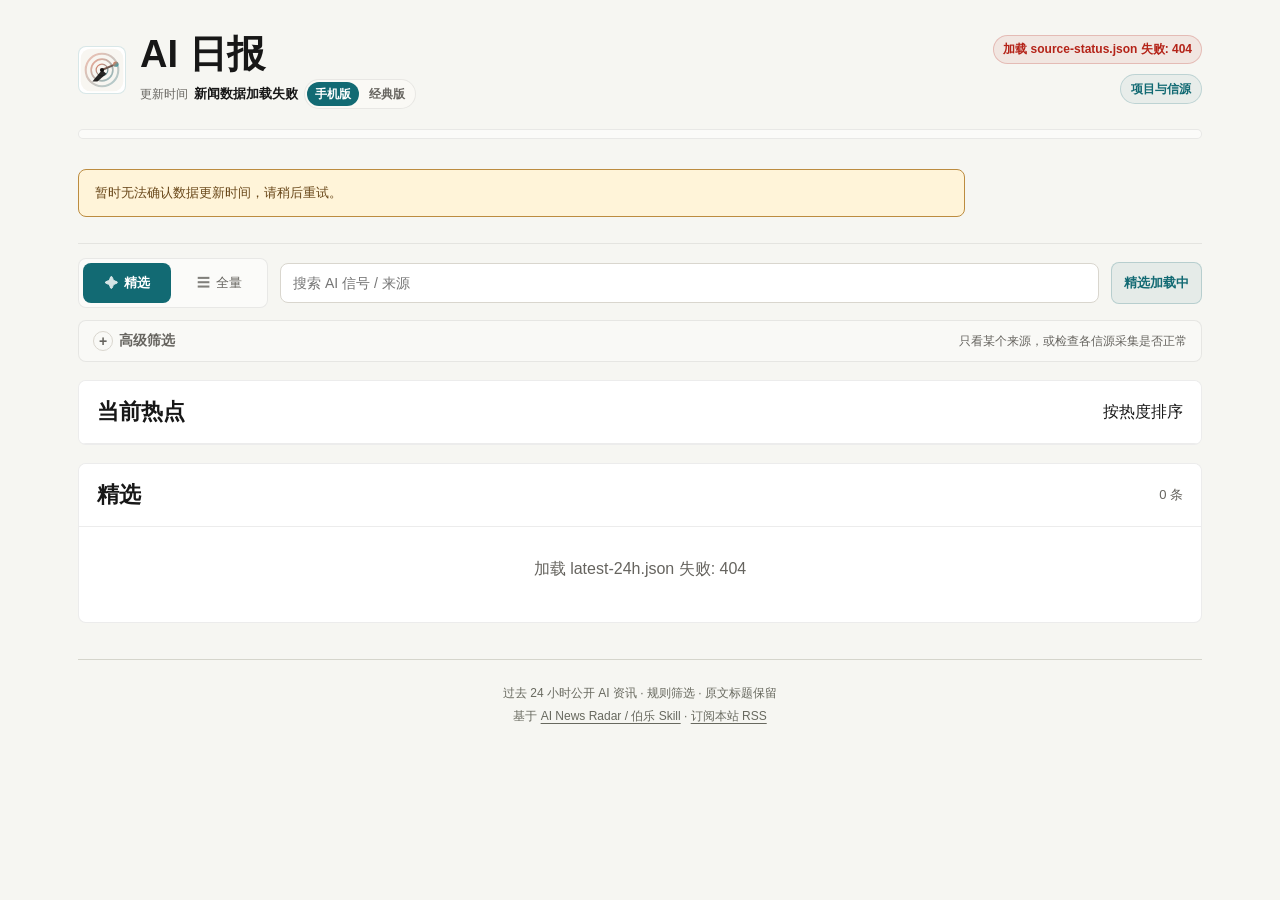
==== classic/index.html @ aee0ecdf "feat: deploy a credential-free public AI daily with scheduled Pages updates" ====
<!doctype html>
<html lang="zh-CN" data-radar-view="classic">
  <head>
    <meta charset="UTF-8" />
    <meta name="viewport" content="width=device-width, initial-scale=1.0" />
    <base href="../" />
    <title>AI 日报｜公开信源，每日精选</title>
    <meta
      name="description"
      content="自动整理过去 24 小时值得看的 AI、模型和开发者工具更新；伯乐Skill（Scout Skill）帮你从一堆信源里选出千里马。"
    />
    <link rel="canonical" href="https://homerzhou6778-tech.github.io/ai-daily/classic/" />
    <meta property="og:title" content="AI 日报｜公开信源，每日精选" />
    <meta
      property="og:description"
      content="自动整理过去 24 小时值得看的 AI、模型和开发者工具更新；伯乐Skill（Scout Skill）帮你从一堆信源里选出千里马。"
    />
    <meta property="og:type" content="website" />
    <meta property="og:url" content="https://homerzhou6778-tech.github.io/ai-daily/classic/" />
    <meta property="og:site_name" content="AI News Radar" />
    <meta property="og:image" content="https://homerzhou6778-tech.github.io/ai-daily/assets/og.png" />
    <meta property="og:image:width" content="1200" />
    <meta property="og:image:height" content="630" />
    <meta property="og:image:alt" content="AI News Radar 24 小时 AI 更新雷达" />
    <meta name="application-name" content="AI News Radar" />
    <meta name="theme-color" content="#f6f6f2" />
    <meta name="mobile-web-app-capable" content="yes" />
    <meta name="apple-mobile-web-app-title" content="AI News Radar" />
    <meta name="apple-mobile-web-app-capable" content="yes" />
    <meta name="apple-mobile-web-app-status-bar-style" content="default" />
    <meta name="twitter:card" content="summary_large_image" />
    <meta name="twitter:title" content="AI 日报｜公开信源，每日精选" />
    <meta
      name="twitter:description"
      content="自动整理过去 24 小时值得看的 AI、模型和开发者工具更新；伯乐Skill（Scout Skill）帮你从一堆信源里选出千里马。"
    />
    <meta name="twitter:image" content="https://homerzhou6778-tech.github.io/ai-daily/assets/og.png" />
    <link rel="icon" href="./assets/logo.svg" type="image/svg+xml" />
    <link rel="icon" href="./assets/icons/favicon-32.png" sizes="32x32" type="image/png" />
    <link rel="apple-touch-icon" href="./assets/icons/apple-touch-icon.png" sizes="180x180" />
    <link rel="manifest" href="./site.webmanifest" />
    <script src="./assets/view-mode.js?v=dual-view-0713c" data-root="../"></script>
    <link rel="stylesheet" href="./classic/assets/styles.css?v=ui-polish-0626a" />
    <link rel="stylesheet" href="./assets/view-switch.css?v=dual-view-0713b" />
    <link rel="stylesheet" href="./assets/service-status.css?v=20260909" />
      <link rel="stylesheet" href="./assets/public.css" />
  </head>
  <body>
    <main class="shell">
      <header class="hero">
        <div class="hero-main">
          <div class="hero-headline">
            <img class="hero-logo" src="./assets/logo.svg" alt="AI News Radar Logo" />
            <div>
              <h1>AI 日报</h1>
              <div class="hero-updated hero-view-row">
                <span class="updated-label">更新时间</span>
                <span class="updated" id="updatedAt">加载中...</span>
                <div class="view-switch" role="group" aria-label="视角切换">
                  <span class="view-switch-label">视角</span>
                  <button class="view-switch-btn" type="button" data-radar-view-target="mobile">手机版</button>
                  <button class="view-switch-btn" type="button" data-radar-view-target="classic">经典版</button>
                </div>
              </div>
            </div>
          </div>
        </div>
        <div class="hero-meta">
          <span class="source-status-pill" id="sourceStatusPill">源状态加载中</span>
          <div class="hero-links" aria-label="项目入口">
            <a
              class="hero-link"
              href="https://github.com/homerzhou6778-tech/ai-daily"
              target="_blank"
              rel="noopener noreferrer"
            >项目与信源</a>
          </div>
        </div>

        <section class="stats" id="stats"></section>

        <section class="section-nav-wrap" aria-label="内容栏目">
          <div class="section-tabs" id="sectionTabs" role="tablist" aria-label="AI 新闻栏目"></div>
          <div class="section-summary" id="sectionSummary">正在整理栏目...</div>
        </section>
      </header>

      <section class="service-status-panel" id="serviceStatusPanel" aria-live="polite" hidden></section>

      <section class="primary-controls">
        <input id="searchInput" type="search" placeholder="搜索 AI 信号 / 来源" />
        <div class="mode-hint" id="modeHint">AI强相关</div>
      </section>

      <div class="sticky-summary-bar" aria-label="当前视图摘要">
        <strong>AI News Radar</strong>
        <span id="stickySummaryText">正在整理 24 小时信号...</span>
      </div>

      <details class="advanced-panel">
          <summary>
            <span>高级筛选</span>
            <span class="advanced-summary" id="advancedSummary">加载中...</span>
          </summary>
          <div class="advanced-content">
            <div class="advanced-controls">
            <label class="field">
              <span>时间范围</span>
              <select id="timeRangeSelect" aria-label="时间范围">
                <option value="24h">过去 24 小时</option>
              </select>
            </label>
            <label class="field">
              <span>来源类型</span>
              <select id="sourceTypeSelect">
                <option value="">全部来源</option>
                <option value="official">官方 / 一手</option>
                <option value="media">精选媒体 / 日报</option>
                <option value="community">社区 / HN / Builders</option>
                <option value="rss">RSS / OPML</option>
                <option value="aggregate">聚合源</option>
                <option value="creator">自媒体</option>
                <option value="advanced">进阶源</option>
              </select>
            </label>
            <label class="field">
              <span>内容类型</span>
              <select id="sectionSelect"></select>
            </label>
            <label class="field">
              <span>信号等级</span>
              <select id="signalLevelSelect">
                <option value="">全部信号</option>
                <option value="high">高优先级</option>
                <option value="curated">精选 / 官方</option>
                <option value="multi">多源验证</option>
              </select>
            </label>
            <label class="field">
              <span>具体来源</span>
              <select id="siteSelect">
                <option value="">全部站点</option>
              </select>
            </label>
            <div class="field">
              <span>AI 相关度</span>
              <div class="mode-switch">
                <button id="modeAiBtn" class="mode-btn active" type="button">AI强相关</button>
                <button id="modeAllBtn" class="mode-btn" type="button">全量</button>
              </div>
            </div>
            <label id="allDedupeWrap" class="all-dedupe" for="allDedupeToggle">
              <input id="allDedupeToggle" type="checkbox" checked />
              <span class="all-dedupe-dot"></span>
              <span id="allDedupeLabel">去重开</span>
            </label>
          </div>
          <div class="data-source-indicator" id="dataSourceIndicator" hidden>
            <span id="dataSourceIndicatorText"></span>
            <button type="button" id="dataSourceResetBtn" class="data-source-reset-btn">恢复本地</button>
          </div>
          <div class="source-health" id="sourceHealth">源状态加载中...</div>
          <details class="source-detail-panel">
            <summary>查看源状态详情</summary>
            <div class="source-health-details" id="sourceHealthDetails"></div>
            <section class="coverage-strip" id="coverageStrip" aria-label="Source coverage status"></section>
            <section class="source-status-table" id="sourceStatusTable" aria-label="源状态详情"></section>
            <section class="site-pills" id="sitePills"></section>
            </details>
          </div>
      </details>

      <section class="bole-picks-wrap" aria-label="今日 Top 3" id="bolePicksWrap">
        <div class="bole-picks-head">
          <div>
            <p class="section-eyebrow">TODAY'S SIGNALS</p>
            <h2 id="topStoriesTitle">今日重点信号</h2>
          </div>
          <div class="bole-head-tools">
            <div class="bole-view-toggle" id="boleViewToggle" hidden>
              <button id="boleHotBtn" class="mode-btn" type="button">当前热点</button>
              <button id="boleTimelineBtn" class="mode-btn" type="button">时间线</button>
            </div>
            <span id="bolePicksMeta">按评分排序</span>
          </div>
        </div>
        <div id="bolePicksList" class="bole-board"></div>
      </section>

      <section class="waytoagi-wrap">
        <div class="waytoagi-head">
          <h2>社区更新 · WaytoAGI</h2>
          <div class="waytoagi-tools">
            <div class="waytoagi-switch">
              <button id="waytoagiTodayBtn" class="waytoagi-btn active" type="button">最近更新日</button>
              <button id="waytoagi7dBtn" class="waytoagi-btn" type="button">近7日</button>
            </div>
            <span id="waytoagiUpdatedAt">加载中...</span>
          </div>
        </div>
        <div id="waytoagiMeta" class="waytoagi-meta"></div>
        <div id="waytoagiList" class="waytoagi-list"></div>
      </section>

      <section class="list-wrap">
        <div class="list-head">
          <h2 id="listTitle">全量 AI 情报源</h2>
          <div class="list-head-tools">
            <div class="list-sort-tools" id="listSortTools" role="group" aria-label="全量列表排序">
              <button class="list-sort-btn active" type="button" data-sort="priority" title="综合来源权重、AI相关度、新鲜度与信号强度">综合</button>
              <button class="list-sort-btn" type="button" data-sort="latest" title="按发布时间或发现时间倒序">最新</button>
              <button class="list-sort-btn" type="button" data-sort="ai" title="按高相关度信号倒序">高分</button>
              <button class="list-sort-btn" type="button" data-sort="source" title="按来源聚合度整理">来源</button>
            </div>
            <span id="resultCount">0 条</span>
          </div>
        </div>
        <div id="newsList" class="news-list"></div>
      </section>

    <footer class="public-footer">过去 24 小时公开 AI 资讯 · 规则筛选 · 原文标题保留<br>基于 <a href="https://github.com/LearnPrompt/ai-news-radar" target="_blank" rel="noopener noreferrer">AI News Radar / 伯乐 Skill</a> · <a href="./data/feed.xml">订阅本站 RSS</a><p id="publicFreshness" role="status"></p></footer></main>

    <template id="itemTpl">
      <article class="news-card">
        <a class="title" target="_blank" rel="noopener noreferrer"></a>
        <div class="meta-row">
          <span class="site"></span>
          <span class="category"></span>
          <span class="source"></span>
          <time class="time"></time>
        </div>
        <p class="news-summary"></p>
      </article>
    </template>

    <script src="https://cdn.jsdelivr.net/npm/gsap@3.13.0/dist/gsap.min.js" integrity="sha384-HOvlOYPIs/zjoIkWUGXkVmXsjr8GuZLV+Q+rcPwmJOVZVpvTSXQChiN4t9Euv9Vc" crossorigin="anonymous" defer></script>
    <script src="./classic/assets/motion.js?v=ui-adjustment-0620a" defer></script>
    <script src="./classic/assets/app.js?v=ui-polish-0626a" defer></script>
    <script src="./assets/service-status.js?v=20260909" defer></script>
      <script src="./assets/public-health.js" defer></script>
  </body>
</html>
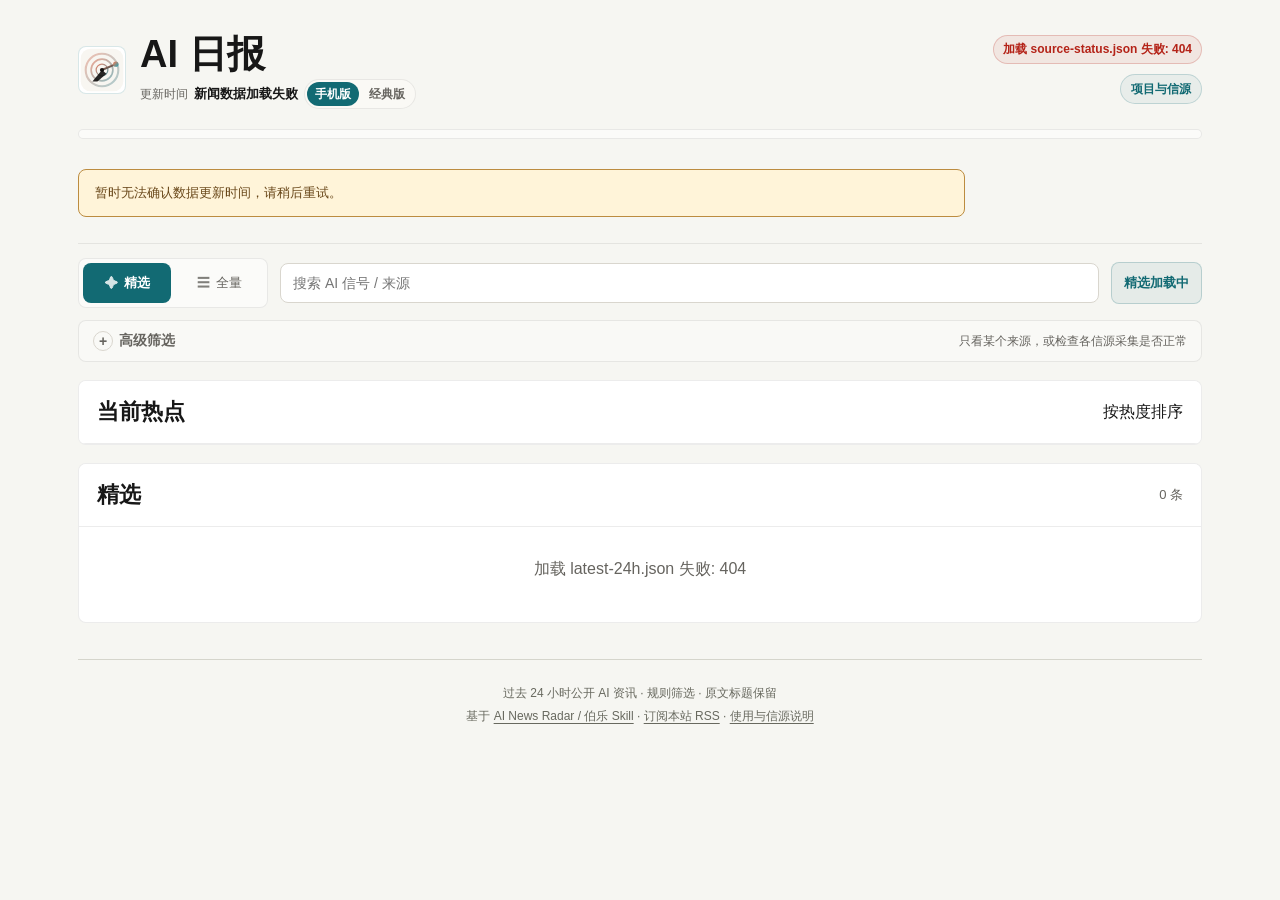
==== commit 2f069c60: "feat: verify live deployments and document daily monitoring" ====
--- a/classic/index.html
+++ b/classic/index.html
@@ -218,7 +218,7 @@
         <div id="newsList" class="news-list"></div>
       </section>
 
-    <footer class="public-footer">过去 24 小时公开 AI 资讯 · 规则筛选 · 原文标题保留<br>基于 <a href="https://github.com/LearnPrompt/ai-news-radar" target="_blank" rel="noopener noreferrer">AI News Radar / 伯乐 Skill</a> · <a href="./data/feed.xml">订阅本站 RSS</a><p id="publicFreshness" role="status"></p></footer></main>
+    <footer class="public-footer">过去 24 小时公开 AI 资讯 · 规则筛选 · 原文标题保留<br>基于 <a href="https://github.com/LearnPrompt/ai-news-radar" target="_blank" rel="noopener noreferrer">AI News Radar / 伯乐 Skill</a> · <a href="./data/feed.xml">订阅本站 RSS</a> · <a href="./about.html">使用与信源说明</a><p id="publicFreshness" role="status"></p></footer></main>
 
     <template id="itemTpl">
       <article class="news-card">
